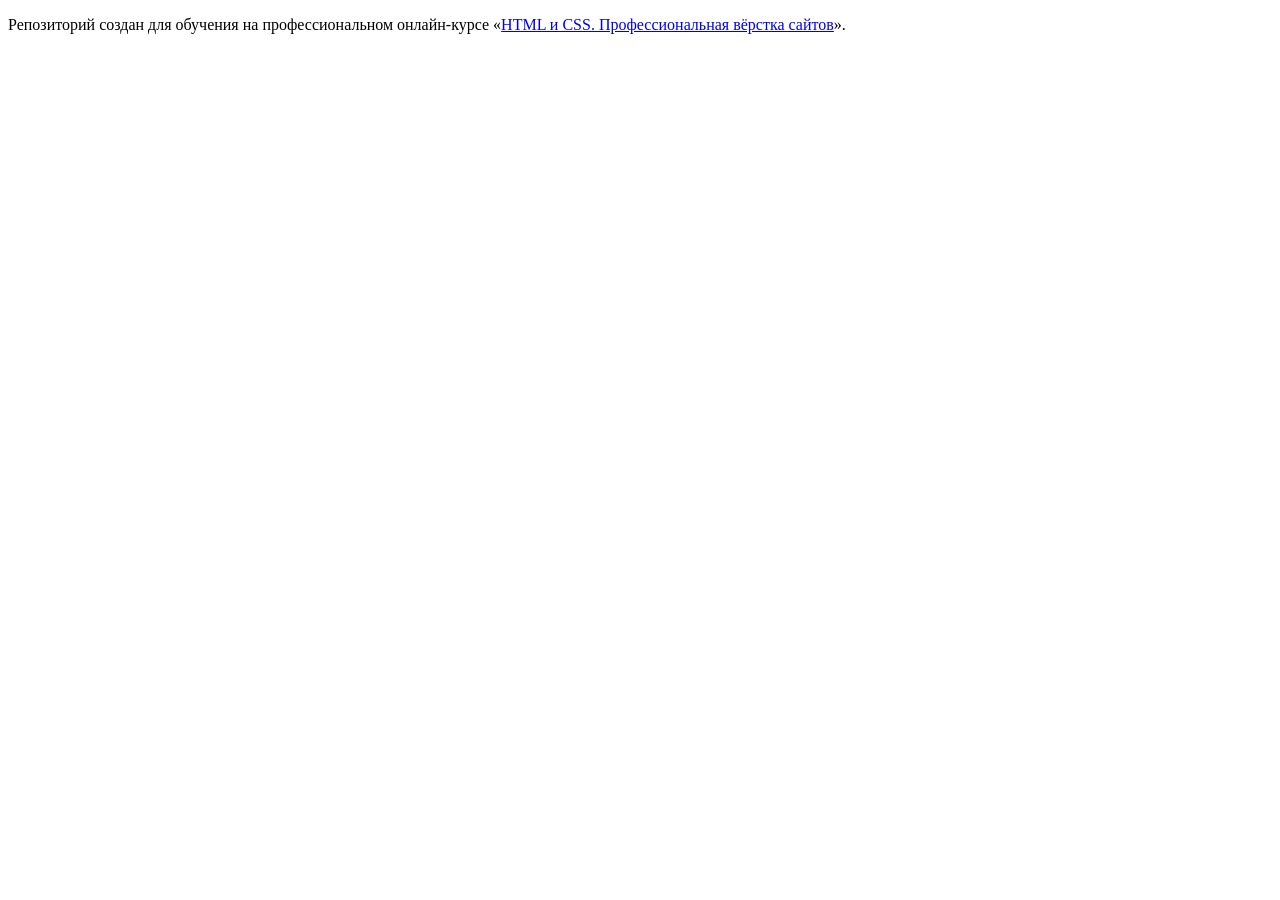
==== index.html @ 96ef3db1 "initial" ====
<!DOCTYPE html>
<html lang="ru">
  <head>
    <meta charset="utf-8">
    <title>HTML Academy: {{projectTitle}}</title>
  </head>
  <body>

    <p>Репозиторий создан для обучения на профессиональном онлайн‑курсе «<a href="https://htmlacademy.ru/intensive/htmlcss">HTML и CSS. Профессиональная вёрстка сайтов</a>».</p>

  </body>
</html>
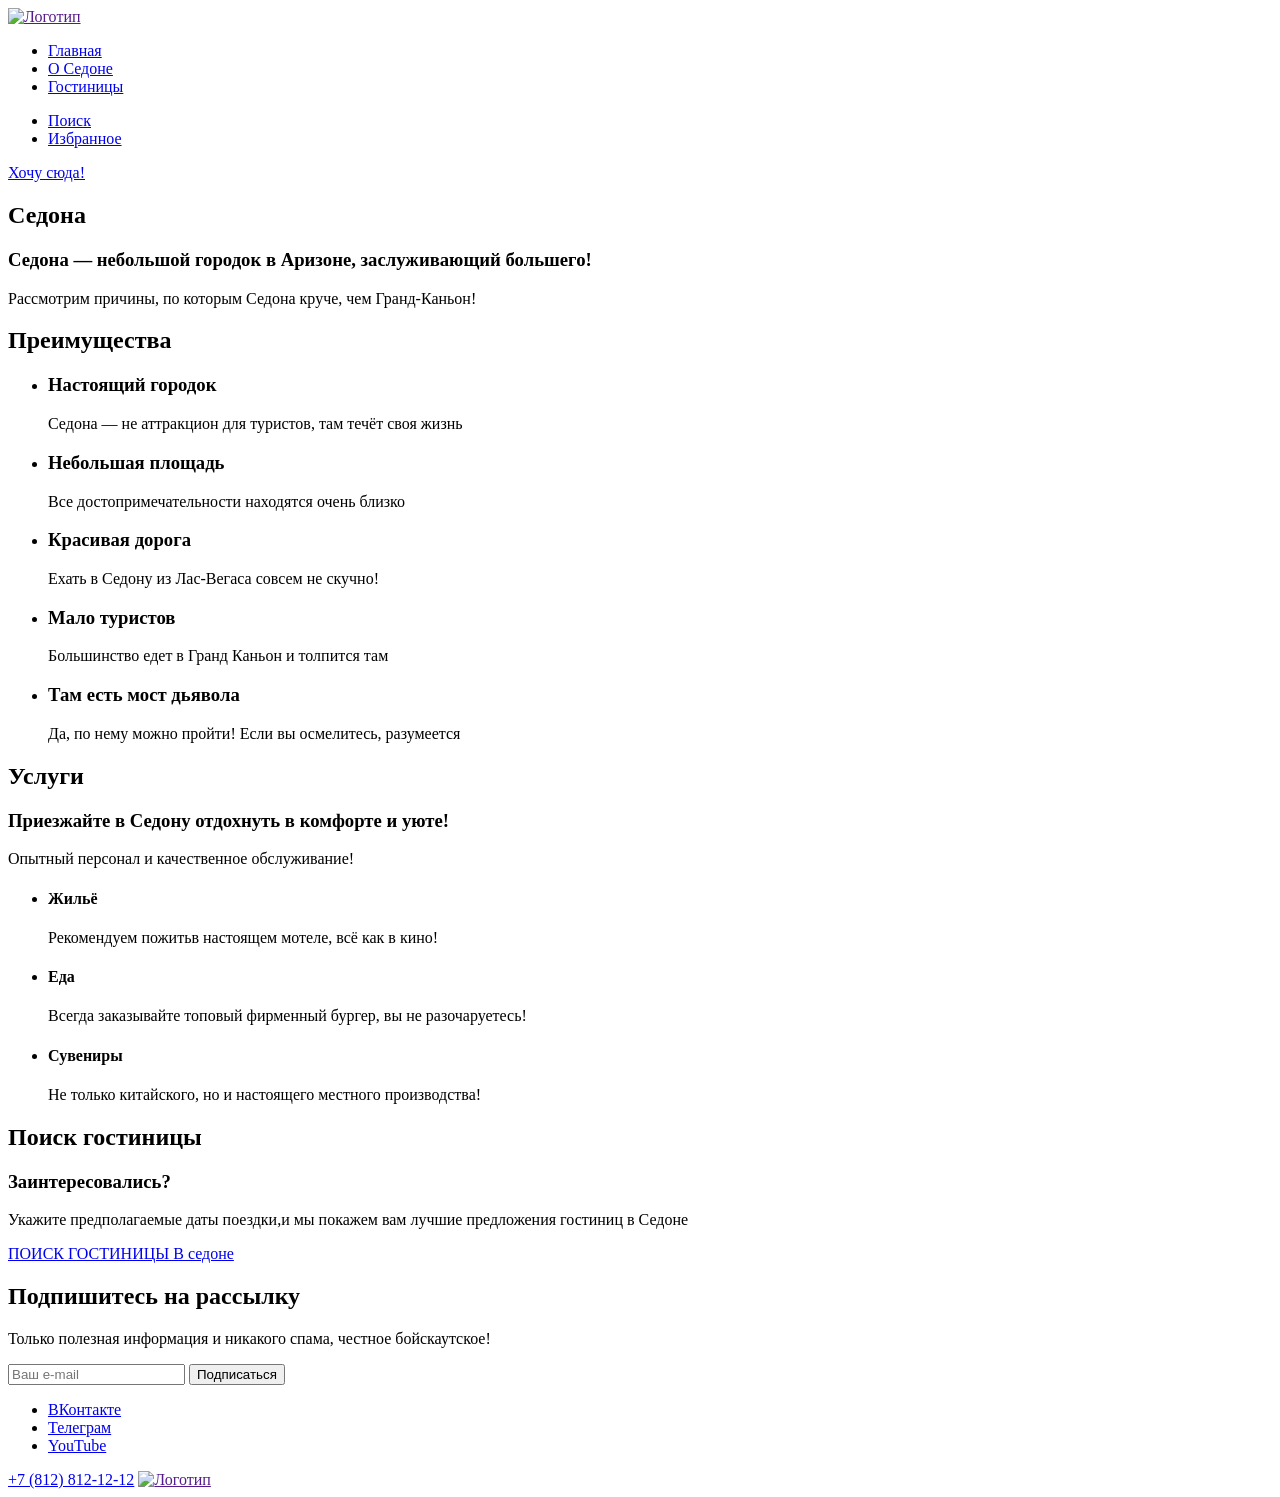
==== commit d20504d2: "pages added" ====
--- a/index.html
+++ b/index.html
@@ -2,11 +2,121 @@
 <html lang="ru">
   <head>
     <meta charset="utf-8">
-    <title>HTML Academy: {{projectTitle}}</title>
+    <title>Седона</title>
   </head>
   <body>
-
-    <p>Репозиторий создан для обучения на профессиональном онлайн‑курсе «<a href="https://htmlacademy.ru/intensive/htmlcss">HTML и CSS. Профессиональная вёрстка сайтов</a>».</p>
-
+    <header class="page-header">
+      <a href="">
+        <img class="logo" src="#" alt="Логотип">
+      </a>
+      <nav class="nav">
+        <ul class="nav-list">
+          <li class="nav-item"><a class="nav-link" href="#">Главная</a></li>
+          <li class="nav-item"><a class="nav-link" href="#">О Cедоне</a></li>
+          <li class="nav-item"><a class="nav-link" href="catalog.html">Гостиницы</a></li>
+        </ul>
+      </nav>
+      <ul class="nav-list">
+          <li class="nav-item">
+            <a class="nav-link" href="#">
+              <span class="visually-hidden">Поиск</span>
+            </a>
+          </li>
+          <li class="nav-item">
+            <a class="nav-link" href="#">
+              <span class="visually-hidden">Избранное</span>
+            </a>
+          </li>
+      </ul>
+      <a href="#" class="btn">Хочу сюда!</a>
+    </header>
+    <main>
+      <section class="hero">
+        <h1 class="visually-hidden">Седона</h1>
+        <h3>Седона — небольшой городок в Аризоне, заслуживающий большего!</h3>
+        <p>Рассмотрим причины, по которым Седона круче, чем Гранд-Каньон!</p>
+      </section>
+      <section class="advantages">
+        <h2 class="visually-hidden">Преимущества</h2>
+        <ul class="advantages-list">
+          <li class="advantages-item">
+            <h3 class="advantages-title">Настоящий городок</h3>
+            <p class="advantages-description">Седона — не аттракцион для туристов, там течёт своя жизнь</p>
+          </li>
+          <li class="advantages-item">
+            <h3 class="advantages-title">Небольшая площадь</h3>
+            <p class="advantages-description">Все достопримечательности находятся очень близко</p>
+          </li>
+          <li class="advantages-item">
+            <h3 class="advantages-title">Красивая дорога</h3>
+            <p class="advantages-description">Ехать в Седону из Лас-Вегаса совсем не скучно!</p>
+          </li>
+          <li class="advantages-item">
+            <h3 class="advantages-title">Мало туристов</h3>
+            <p class="advantages-description">Большинство едет в Гранд Каньон и толпится там</p>
+          </li>
+          <li class="advantages-item">
+            <h3 class="advantages-title">Там есть мост дьявола</h3>
+            <p class="advantages-description">Да, по нему можно пройти! Если вы осмелитесь, разумеется</p>
+          </li>
+        </ul>
+      </section>
+      <section class="services">
+        <h2 class="visually-hidden">Услуги</h2>
+        <h3 class="services-title">Приезжайте в Седону отдохнуть в комфорте и уюте!</h3>
+        <p>Опытный персонал и качественное обслуживание!</p>
+        <ul class="services-list">
+          <li class="services-item">
+            <h4 class="services-title">Жильё</h4>
+            <p class="services-descr">Рекомендуем пожитьв настоящем мотеле, всё как в кино!</p>
+          </li>
+          <li class="services-item">
+            <h4 class="services-title">Еда</h4>
+            <p class="services-descr">Всегда заказывайте топовый фирменный бургер, вы не разочаруетесь!</p>
+          </li>
+          <li class="services-item">
+            <h4 class="services-title">Сувениры</h4>
+            <p class="services-descr">Не только китайского, но и настоящего местного производства!</p>
+          </li>
+        </ul>
+      </section>
+      <section class="appointment">
+        <h2 class="visually-hidden">Поиск гостиницы</h2>
+        <h3 class="appointment-title">Заинтересовались?</h3>
+        <p>Укажите предполагаемые даты поездки,и мы покажем вам лучшие предложения гостиниц в Седоне</p>
+        <a href="#" class="btn">ПОИСК ГОСТИНИЦЫ В седоне</a>
+      </section>
+      <section class="subscription">
+        <h2>Подпишитесь на рассылку</h2>
+        <p>Только полезная информация и никакого спама, честное бойскаутское!</p>
+        <form class="subscription-form" action="https://echo.htmlacademy.ru/" method="post">
+          <input type="email" name="email" id="email" placeholder="Ваш e-mail">
+          <button type="submit">Подписаться</button>
+        </form>
+      </section>
+    </main>
+    <footer class="page-footer">
+      <ul class="footer-social-list">
+        <li class="footer-social-item">
+          <a class="button" href="#">
+            <span class="visually-hidden">ВКонтакте</span>
+          </a>
+        </li>
+        <li class="footer-social-item">
+          <a class="button" href="#">
+            <span class="visually-hidden">Телеграм</span>
+          </a>
+        </li>
+        <li class="footer-social-item">
+          <a class="button" href="#">
+            <span class="visually-hidden">YouTube</span>
+          </a>
+        </li>
+      </ul>
+      <a href="tel:+78128121212">+7 (812) 812-12-12</a>
+      <a href="">
+        <img class="logo" src="#" alt="Логотип">
+      </a>
+    </footer>
   </body>
 </html>
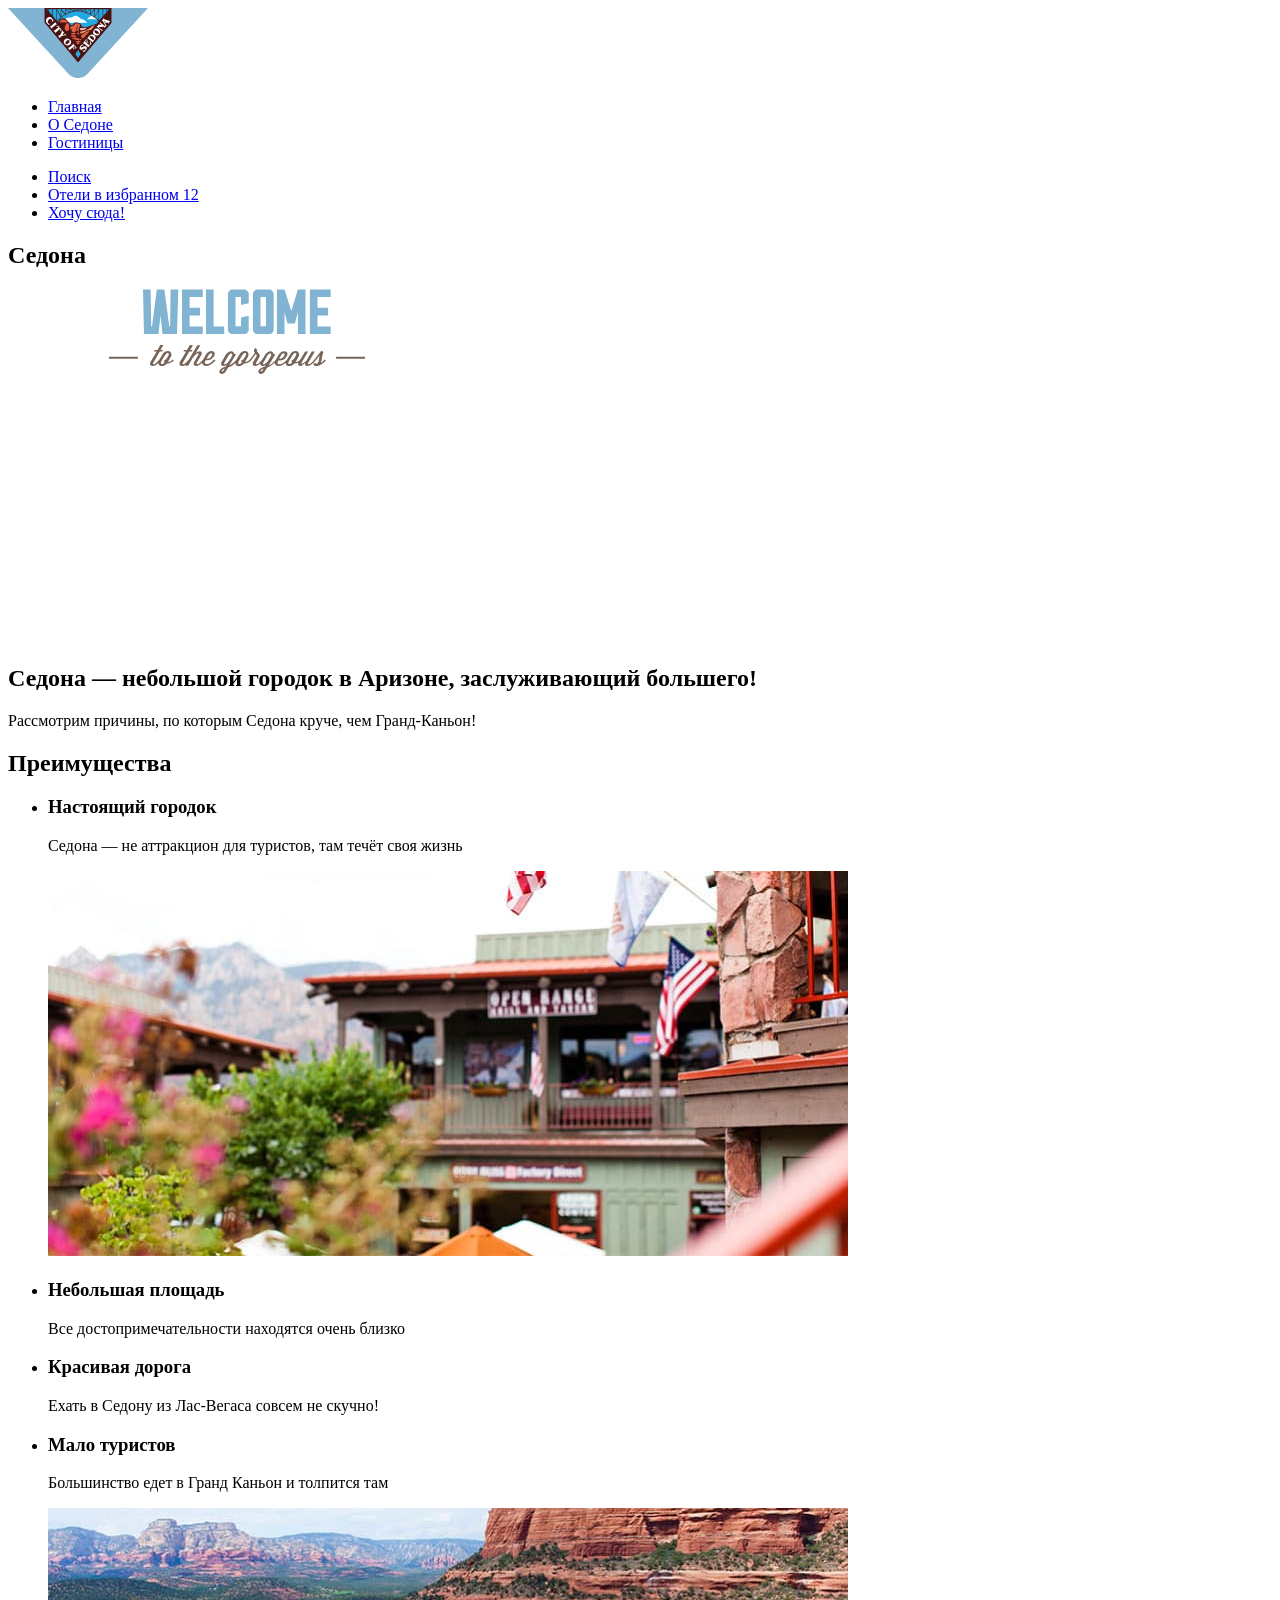
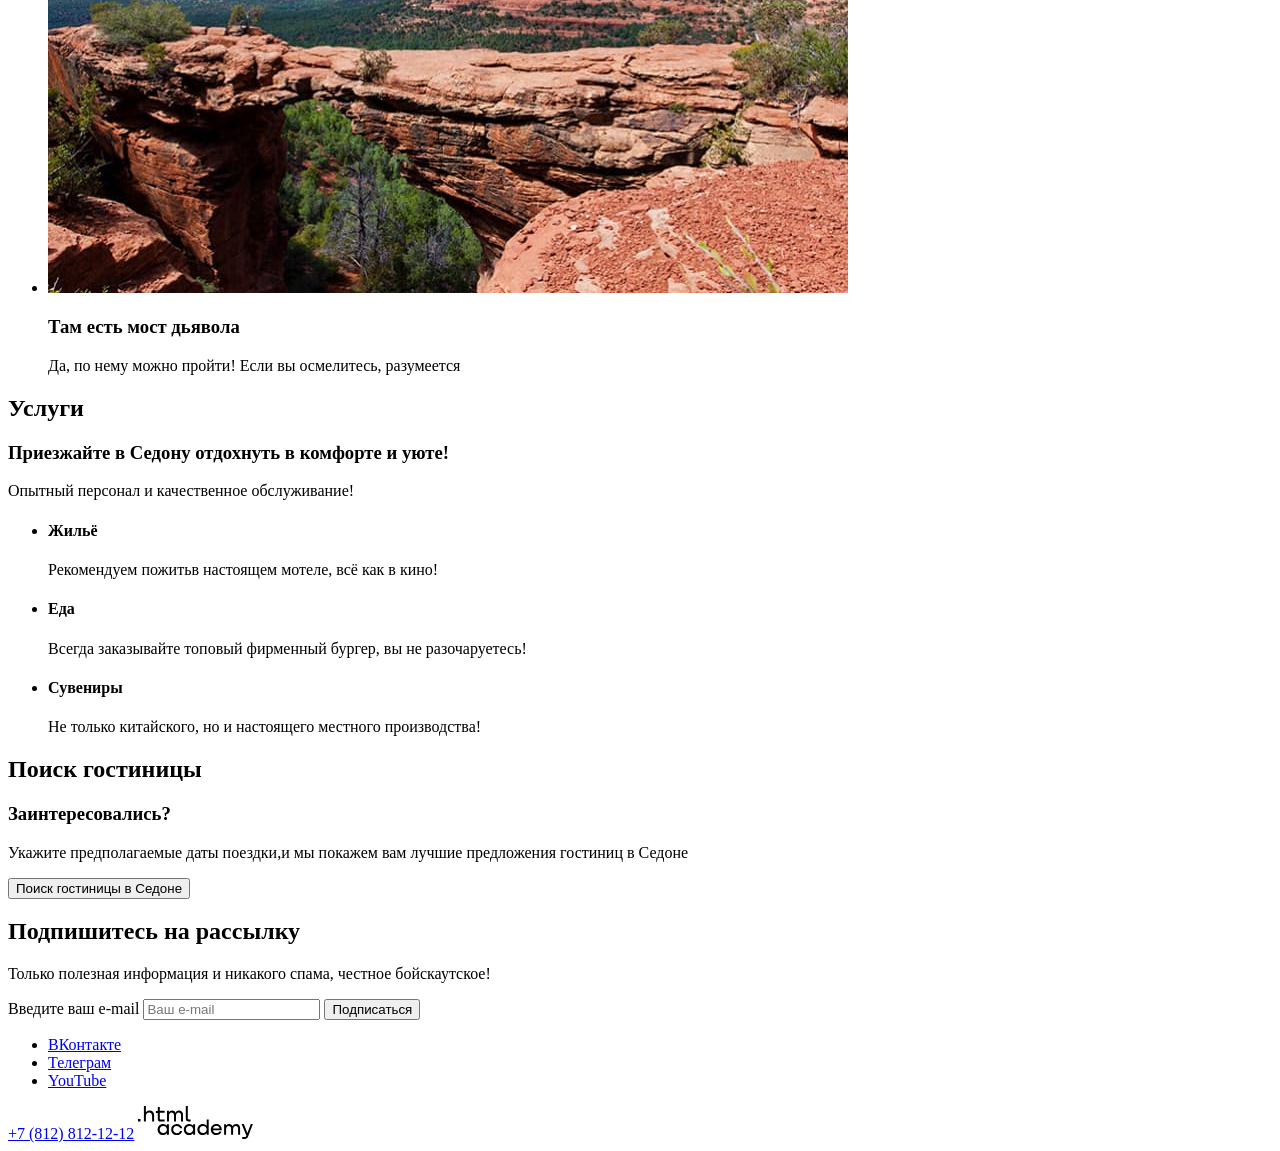
==== commit 7978d499: "pictures added" ====
--- a/index.html
+++ b/index.html
@@ -7,11 +7,11 @@
   <body>
     <header class="page-header">
       <a href="">
-        <img class="logo" src="#" alt="Логотип">
+        <img class="logo" src="images/logo.svg" alt="Логотип Седона">
       </a>
       <nav class="nav">
         <ul class="nav-list">
-          <li class="nav-item"><a class="nav-link" href="#">Главная</a></li>
+          <li class="nav-item"><a class="nav-link nav-link-current" href="index.html" aria-current="page">Главная</a></li>
           <li class="nav-item"><a class="nav-link" href="#">О Cедоне</a></li>
           <li class="nav-item"><a class="nav-link" href="catalog.html">Гостиницы</a></li>
         </ul>
@@ -24,16 +24,22 @@
           </li>
           <li class="nav-item">
             <a class="nav-link" href="#">
-              <span class="visually-hidden">Избранное</span>
+              <span class="visually-hidden">Отели в избранном</span>
+              <span class="count">12</span>
+            </a>
+          </li>
+          <li class="nav-item">
+            <a class="nav-link" href="#">
+              <a href="#" class="btn">Хочу сюда!</a>
             </a>
           </li>
       </ul>
-      <a href="#" class="btn">Хочу сюда!</a>
     </header>
     <main>
       <section class="hero">
         <h1 class="visually-hidden">Седона</h1>
-        <h3>Седона — небольшой городок в Аризоне, заслуживающий большего!</h3>
+        <img src="images/welcome-to-sedona.svg" alt="Because the grand canyon sucks!">
+        <h2>Седона — небольшой городок в Аризоне, заслуживающий большего!</h3>
         <p>Рассмотрим причины, по которым Седона круче, чем Гранд-Каньон!</p>
       </section>
       <section class="advantages">
@@ -42,6 +48,7 @@
           <li class="advantages-item">
             <h3 class="advantages-title">Настоящий городок</h3>
             <p class="advantages-description">Седона — не аттракцион для туристов, там течёт своя жизнь</p>
+            <img src="images/advantages-1.jpg" alt="Настрощий городок">
           </li>
           <li class="advantages-item">
             <h3 class="advantages-title">Небольшая площадь</h3>
@@ -56,6 +63,7 @@
             <p class="advantages-description">Большинство едет в Гранд Каньон и толпится там</p>
           </li>
           <li class="advantages-item">
+            <img src="images/advantages-2.jpg" alt="Мост дьявола">
             <h3 class="advantages-title">Там есть мост дьявола</h3>
             <p class="advantages-description">Да, по нему можно пройти! Если вы осмелитесь, разумеется</p>
           </li>
@@ -84,30 +92,31 @@
         <h2 class="visually-hidden">Поиск гостиницы</h2>
         <h3 class="appointment-title">Заинтересовались?</h3>
         <p>Укажите предполагаемые даты поездки,и мы покажем вам лучшие предложения гостиниц в Седоне</p>
-        <a href="#" class="btn">ПОИСК ГОСТИНИЦЫ В седоне</a>
+        <button href="#" class="btn" type="button">Поиск гостиницы в Седоне</button>
       </section>
       <section class="subscription">
         <h2>Подпишитесь на рассылку</h2>
         <p>Только полезная информация и никакого спама, честное бойскаутское!</p>
         <form class="subscription-form" action="https://echo.htmlacademy.ru/" method="post">
-          <input type="email" name="email" id="email" placeholder="Ваш e-mail">
+          <label for="email" class="visually-hidden">Введите ваш e-mail</label>
+          <input type="email" name="email" id="email" placeholder="Ваш e-mail" required>
           <button type="submit">Подписаться</button>
         </form>
       </section>
     </main>
     <footer class="page-footer">
-      <ul class="footer-social-list">
-        <li class="footer-social-item">
+      <ul class="social-list">
+        <li class="social-item">
           <a class="button" href="#">
             <span class="visually-hidden">ВКонтакте</span>
           </a>
         </li>
-        <li class="footer-social-item">
+        <li class="social-item">
           <a class="button" href="#">
             <span class="visually-hidden">Телеграм</span>
           </a>
         </li>
-        <li class="footer-social-item">
+        <li class="social-item">
           <a class="button" href="#">
             <span class="visually-hidden">YouTube</span>
           </a>
@@ -115,7 +124,7 @@
       </ul>
       <a href="tel:+78128121212">+7 (812) 812-12-12</a>
       <a href="">
-        <img class="logo" src="#" alt="Логотип">
+        <img class="logo" src="images/logo-htmlacademy.svg" alt="Логотип HTMLAcademy">
       </a>
     </footer>
   </body>
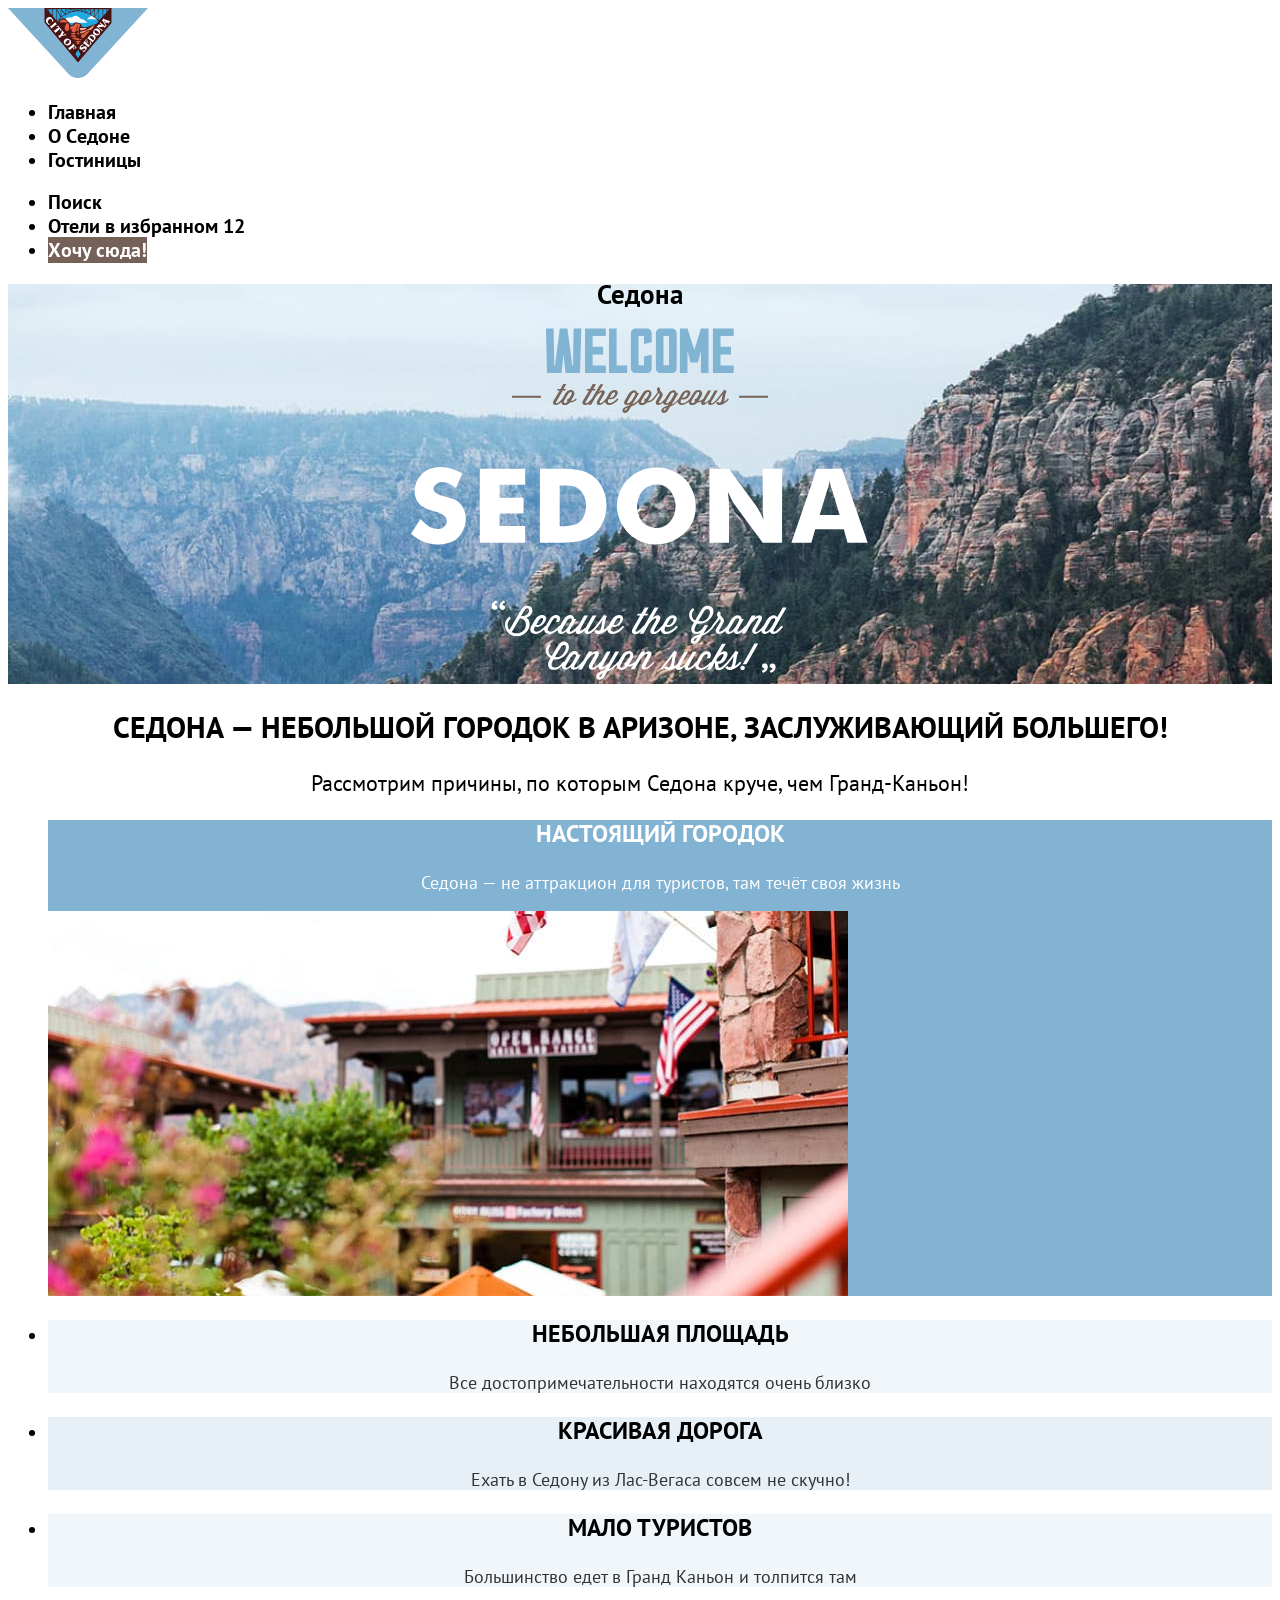
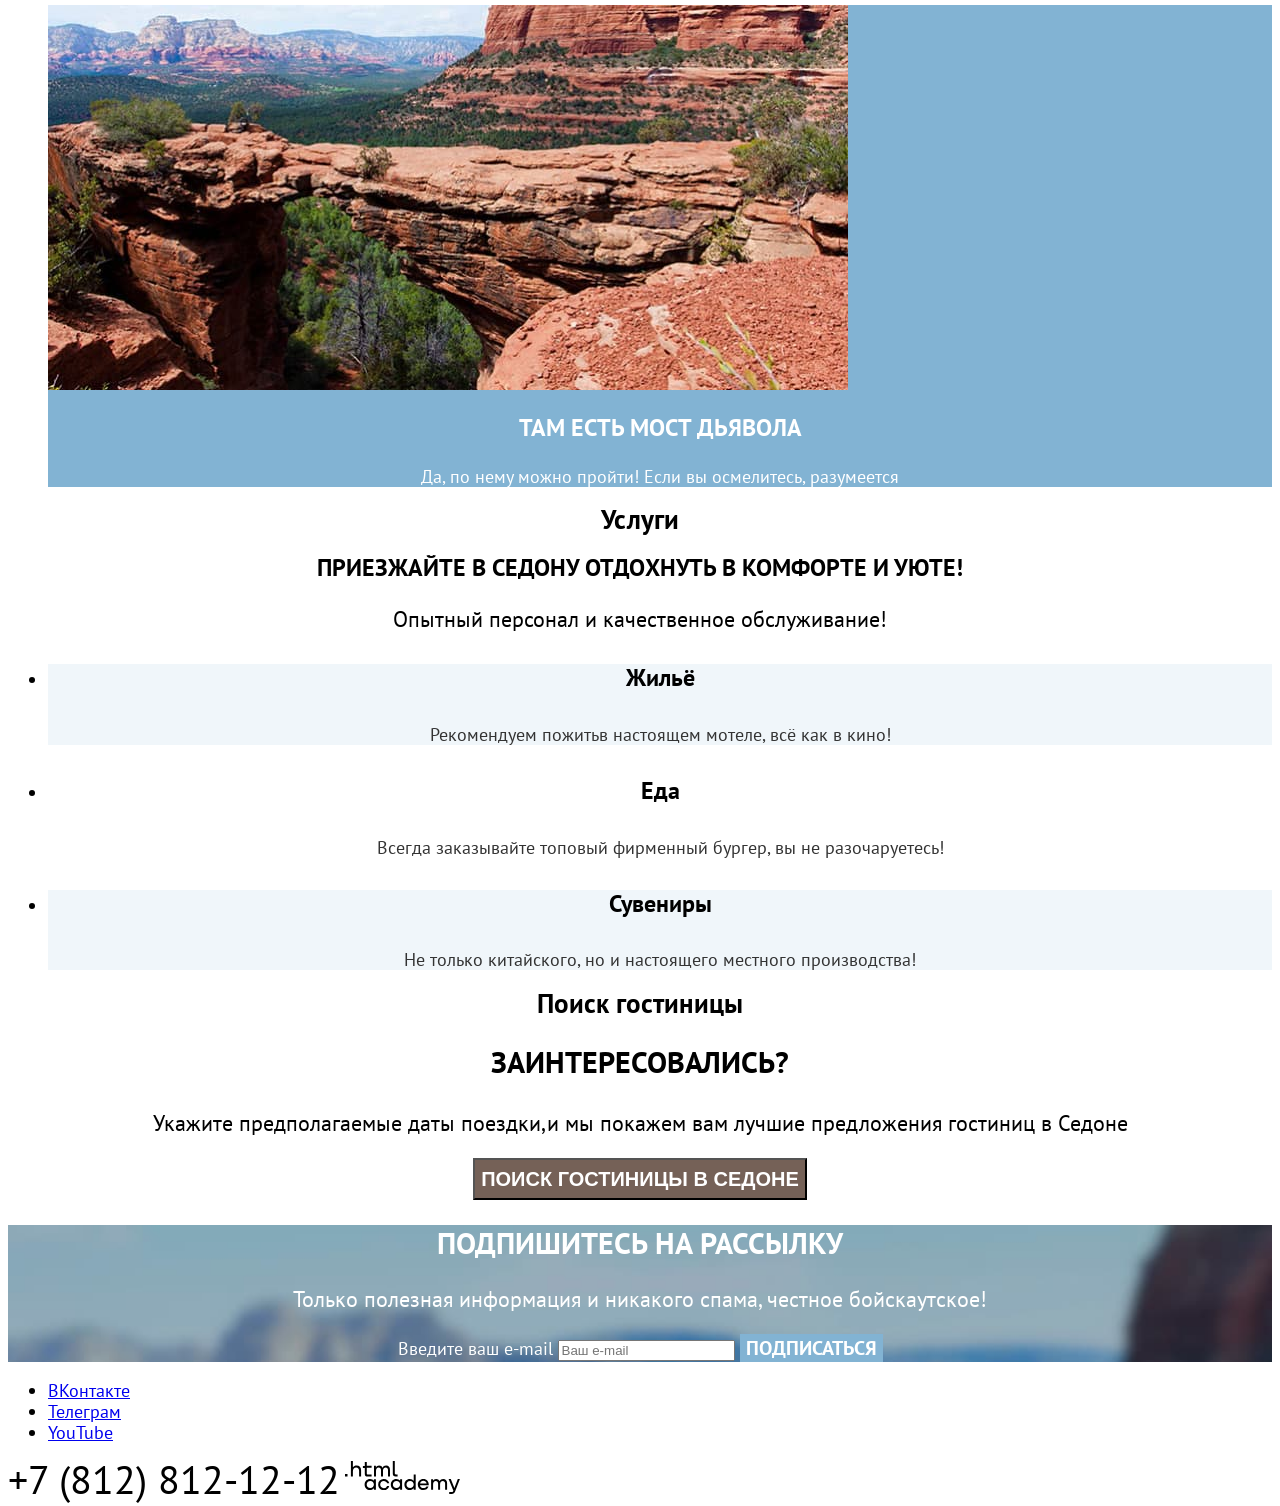
==== commit e81e73dd: "font added" ====
--- a/index.html
+++ b/index.html
@@ -3,11 +3,12 @@
   <head>
     <meta charset="utf-8">
     <title>Седона</title>
+    <link rel="stylesheet" href="styles/styles.css">
   </head>
   <body>
     <header class="page-header">
       <a href="">
-        <img class="logo" src="images/logo.svg" alt="Логотип Седона">
+        <img class="logo" src="images/logo.svg" alt="Логотип Седона" width="140" height="70">
       </a>
       <nav class="nav">
         <ul class="nav-list">
@@ -29,9 +30,7 @@
             </a>
           </li>
           <li class="nav-item">
-            <a class="nav-link" href="#">
-              <a href="#" class="btn">Хочу сюда!</a>
-            </a>
+            <a href="#" class="btn">Хочу сюда!</a>
           </li>
       </ul>
     </header>
@@ -39,16 +38,15 @@
       <section class="hero">
         <h1 class="visually-hidden">Седона</h1>
         <img src="images/welcome-to-sedona.svg" alt="Because the grand canyon sucks!">
-        <h2>Седона — небольшой городок в Аризоне, заслуживающий большего!</h3>
-        <p>Рассмотрим причины, по которым Седона круче, чем Гранд-Каньон!</p>
       </section>
       <section class="advantages">
-        <h2 class="visually-hidden">Преимущества</h2>
+        <h2 class="section-title">Седона — небольшой городок в Аризоне, заслуживающий большего!</h2>
+        <p class="section-intro advantages-intro">Рассмотрим причины, по которым Седона круче, чем Гранд-Каньон!</p>
         <ul class="advantages-list">
           <li class="advantages-item">
             <h3 class="advantages-title">Настоящий городок</h3>
             <p class="advantages-description">Седона — не аттракцион для туристов, там течёт своя жизнь</p>
-            <img src="images/advantages-1.jpg" alt="Настрощий городок">
+            <img src="images/advantages-1.jpg" alt="Настрощий городок" width="800" height="385">
           </li>
           <li class="advantages-item">
             <h3 class="advantages-title">Небольшая площадь</h3>
@@ -63,7 +61,7 @@
             <p class="advantages-description">Большинство едет в Гранд Каньон и толпится там</p>
           </li>
           <li class="advantages-item">
-            <img src="images/advantages-2.jpg" alt="Мост дьявола">
+            <img src="images/advantages-2.jpg" alt="Мост дьявола" width="800" height="385">
             <h3 class="advantages-title">Там есть мост дьявола</h3>
             <p class="advantages-description">Да, по нему можно пройти! Если вы осмелитесь, разумеется</p>
           </li>
@@ -71,8 +69,8 @@
       </section>
       <section class="services">
         <h2 class="visually-hidden">Услуги</h2>
-        <h3 class="services-title">Приезжайте в Седону отдохнуть в комфорте и уюте!</h3>
-        <p>Опытный персонал и качественное обслуживание!</p>
+        <h3 class="section-title services-title">Приезжайте в Седону отдохнуть в комфорте и уюте!</h3>
+        <p class="section-intro">Опытный персонал и качественное обслуживание!</p>
         <ul class="services-list">
           <li class="services-item">
             <h4 class="services-title">Жильё</h4>
@@ -90,13 +88,13 @@
       </section>
       <section class="appointment">
         <h2 class="visually-hidden">Поиск гостиницы</h2>
-        <h3 class="appointment-title">Заинтересовались?</h3>
-        <p>Укажите предполагаемые даты поездки,и мы покажем вам лучшие предложения гостиниц в Седоне</p>
+        <h3 class="section-title appointment-title">Заинтересовались?</h3>
+        <p class="section-intro">Укажите предполагаемые даты поездки,и мы покажем вам лучшие предложения гостиниц в Седоне</p>
         <button href="#" class="btn" type="button">Поиск гостиницы в Седоне</button>
       </section>
       <section class="subscription">
-        <h2>Подпишитесь на рассылку</h2>
-        <p>Только полезная информация и никакого спама, честное бойскаутское!</p>
+        <h2 class="section-title">Подпишитесь на рассылку</h2>
+        <p class="section-intro">Только полезная информация и никакого спама, честное бойскаутское!</p>
         <form class="subscription-form" action="https://echo.htmlacademy.ru/" method="post">
           <label for="email" class="visually-hidden">Введите ваш e-mail</label>
           <input type="email" name="email" id="email" placeholder="Ваш e-mail" required>
@@ -124,7 +122,7 @@
       </ul>
       <a href="tel:+78128121212">+7 (812) 812-12-12</a>
       <a href="">
-        <img class="logo" src="images/logo-htmlacademy.svg" alt="Логотип HTMLAcademy">
+        <img class="logo" src="images/logo-htmlacademy.svg" alt="Логотип HTMLAcademy" width="115" height="33">
       </a>
     </footer>
   </body>
--- a/styles/styles.css
+++ b/styles/styles.css
@@ -0,0 +1,290 @@
+@font-face {
+  font-family: "PT Sans";
+  font-style: normal;
+  font-weight: 400;
+  src: url("../fonts/PTSansRegular.woff2") format("woff2");
+  font-display: swap;
+}
+@font-face {
+  font-family: "PT Sans";
+  font-style: normal;
+  font-weight: 700;
+  src: url("../fonts/PTSansBold.woff2") format("woff2");
+  font-display: swap;
+}
+
+body {
+  font-family: "PT Sans", sans-serif;
+  font-size: 18px;
+  line-height: 21px;
+  background-color: #ffffff;
+}
+
+.page-header {
+  color: #000000;
+}
+
+.nav-link {
+  color: inherit;
+  text-decoration: none;
+  font-weight: 700;
+  font-size: 20px;
+  line-height: 24px;
+}
+
+.nav-item .btn {
+  background-color: #756157;
+  color: #ffffff;
+  text-decoration: none;
+  font-weight: 700;
+  font-size: 20px;
+  line-height: 24px;
+}
+
+.hero {
+  background-image: url('../images/index-background.jpg');
+  background-repeat: no-repeat;
+  background-size: cover;
+  text-align: center;
+  background-color: #82B3D3;
+}
+
+.section-title {
+  font-size: 30px;
+  line-height: 36px;
+  font-weight: 700;
+  text-transform: uppercase;
+}
+
+.section-intro {
+  font-size: 22px;
+  line-height: 26px;
+}
+
+.advantages {
+  text-align: center;
+}
+
+.advantages-item {
+  background-color: rgba(131,179,211, 12%)
+}
+.advantages-item:first-child, .advantages-item:last-child {
+  background-color: #82B3D3;
+  color: #ffffff;
+}
+.advantages-item:nth-child(3n) {
+  background-color: rgba(131,179,211, 20%)
+}
+.advantages-item:first-child .advantages-title,
+.advantages-item:first-child .advantages-description,
+.advantages-item:last-child .advantages-description,
+.advantages-item:last-child .advantages-title {
+  color: inherit;
+}
+
+.advantages-item img {
+  display: block;
+}
+
+.advantages-title {
+  font-size: 24px;
+  line-height: 28px;
+  font-weight: 700;
+  text-transform: uppercase;
+  color: #000000;
+}
+
+.advantages-description {
+  font-size: 18px;
+  line-height: 21px;
+  color: #333333;
+}
+
+.services {
+  text-align: center;
+}
+
+.services-item {
+  text-align: center;
+}
+
+.services-item:first-child,
+.services-item:last-child {
+  background-color: rgba(131, 179, 211, .12);
+}
+
+.services-title {
+  font-size: 24px;
+  line-height: 28px;
+  color: #000000;
+}
+
+.services-descr {
+  font-size: 18px;
+  line-height: 21px;
+  color: #333333;
+}
+
+.appointment {
+  text-align: center;
+}
+
+.appointment .btn {
+  font-size: 20px;
+  line-height: 36px;
+  font-weight: 700;
+  text-transform: uppercase;
+  color: #ffffff;
+  background-color: #756157;
+}
+
+.subscription {
+  background-image: url('../images/subscribe-background.jpg');
+  background-color: #82B3D3;
+  background-size: cover;
+  background-repeat: no-repeat;
+  color: #ffffff;
+  text-align: center;
+}
+
+.subscription button {
+  background-color: #82B3D3;
+  font-size: 20px;
+  color: #ffffff;
+  font-family: inherit;
+  text-transform: uppercase;
+  border: none;
+  font-weight: 700;
+}
+
+footer a[href^="tel"] {
+  font-size: 40px;
+  color: #000000;
+  text-decoration: none;
+}
+
+.filter {
+  color: #ffffff;
+  background-color: #82B3D3;
+  background-image: url('../images/catalog-background.jpg');
+  background-size: cover;
+  background-repeat: no-repeat;
+}
+
+.inner-header-title {
+  font-size: 60px;
+  line-height: 78px;
+  font-weight: 700;
+}
+
+.breadcrumbs {
+  font-size: 16px;
+}
+
+select-control {
+  font-family: inherit;
+}
+
+.hotels-filter-group {
+  border: none;
+}
+
+.hotels-filter-group button{
+  font-family: inherit;
+  font-size: 16px;
+  line-height: 20px;
+  font-weight: 700;
+  border: none;
+  color: #ffffff;
+  text-transform: uppercase;
+}
+
+.hotels-filter-group button[type="submit"] {
+  background-color: transparent;
+}
+
+.hotels-filter-group button[type="reset"] {
+  background-color: #82B3D3;
+}
+
+.hotels-filter-title {
+  font-size: 20px;
+  line-height: 24px;
+  font-weight: 700;
+}
+
+.sorting-type option {
+  font-size: 18px;
+  line-height: 21px;
+  color: #333333;
+}
+
+.product-card-link {
+  text-decoration: none;
+  color: #000000;
+}
+
+.product-card-title {
+  font-size: 24px;
+  line-height: 28px;
+  font-weight: 700;
+}
+
+.product-card-name {
+  color: #333333;
+}
+.product-card-price {
+  color: #333333;
+  font-weight: 400;
+}
+
+.product-card-button {
+  font-family: inherit;
+  font-size: 16px;
+  font-weight: 700;
+  line-height: 20px;
+  color: #ffffff;
+  text-transform: uppercase;
+  text-decoration: none;
+  border: none;
+}
+
+.product-card-button.more {
+  background-color: #756157;
+}
+.product-card-button.to-fav {
+  background-color: #82B3D3;
+}
+.product-card-button.fav {
+  background-color: #7DB54F;
+}
+.poduct-card-rating {
+  font-size: 16px;
+  line-height: 20px;
+  text-transform: uppercase;
+  color: #333333;
+  background-color: #F2F2F2;
+}
+
+.pagination-link {
+  font-size: 20px;
+  line-height: 36px;
+  font-weight: 700;
+  color: #ffffff;
+  background-color: #82B3D3;
+  text-decoration: none;
+}
+
+.pagination-current {
+  color: #000000;
+  background-color: #F2F2F2;
+}
+
+.newsletter button {
+  background-color: #82B3D3;
+  font-size: 20px;
+  color: #ffffff;
+  text-transform: uppercase;
+  border: none;
+  font-weight: 700;
+}
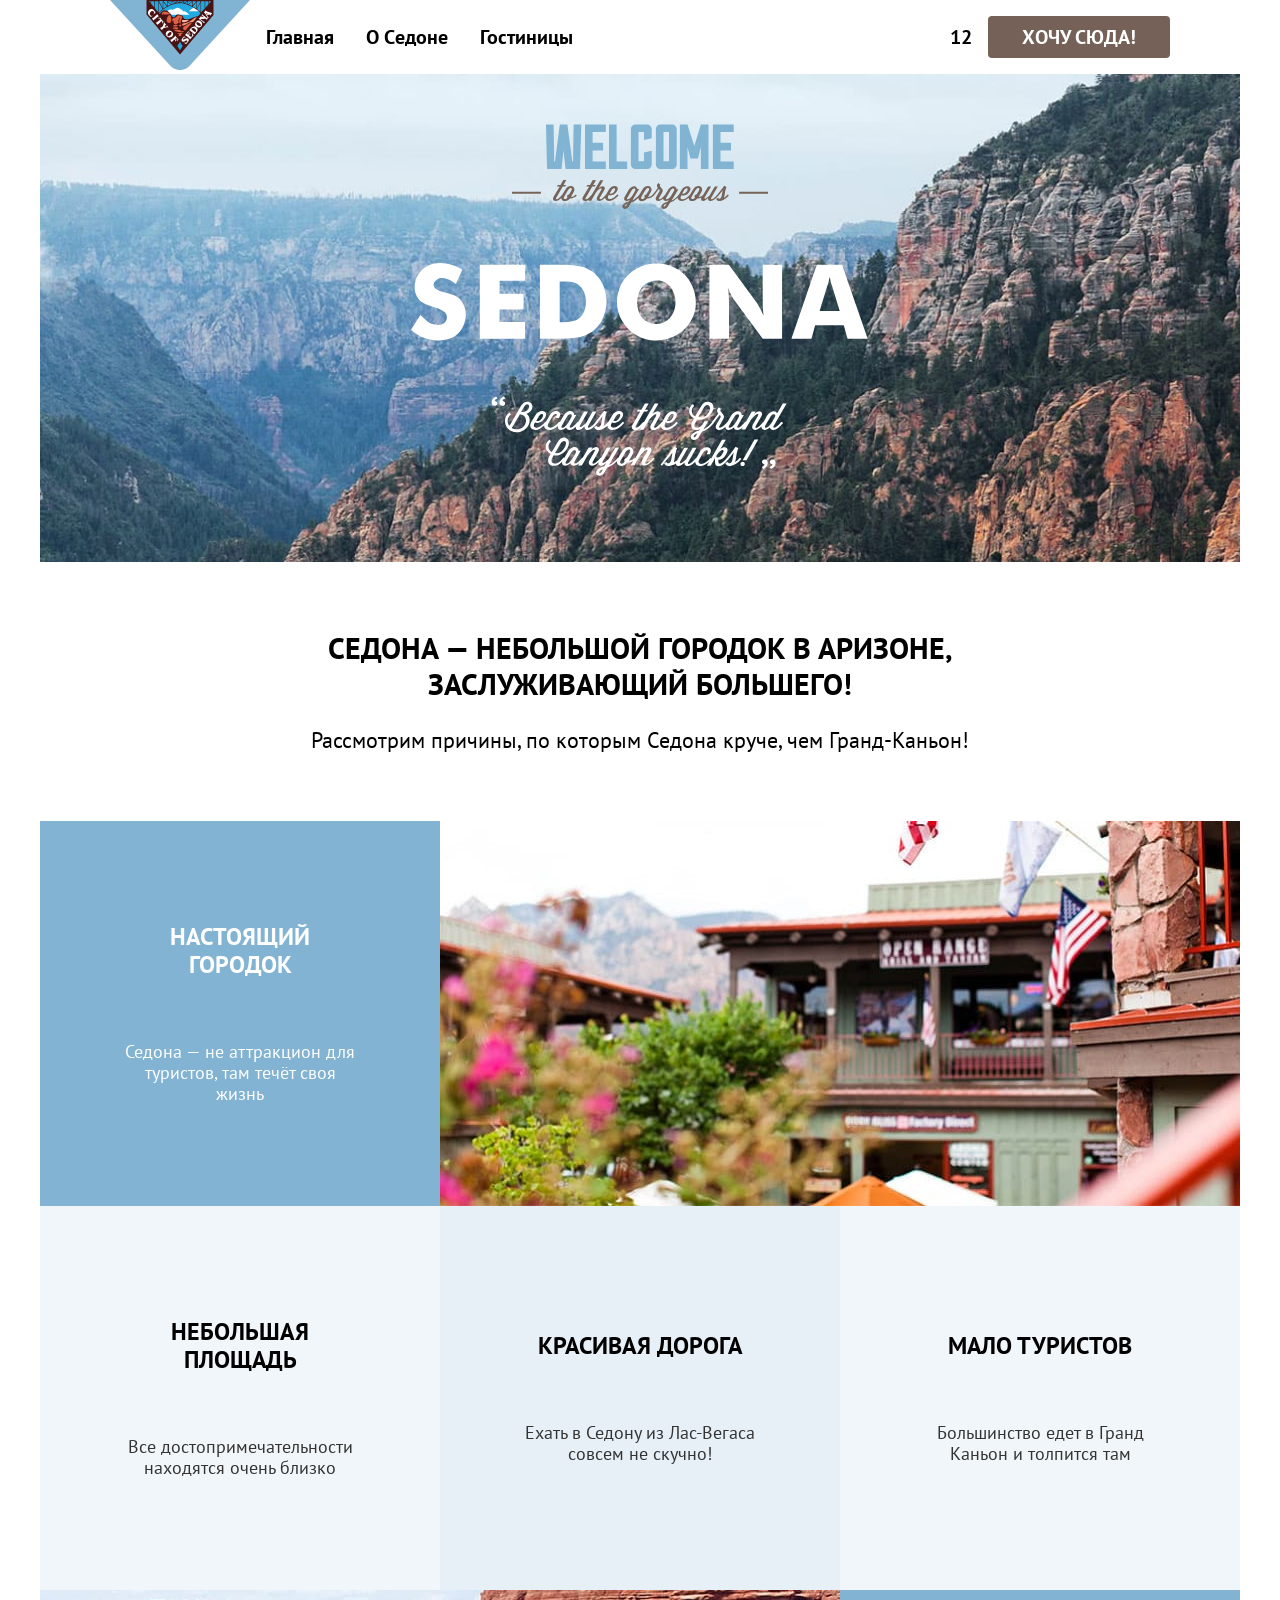
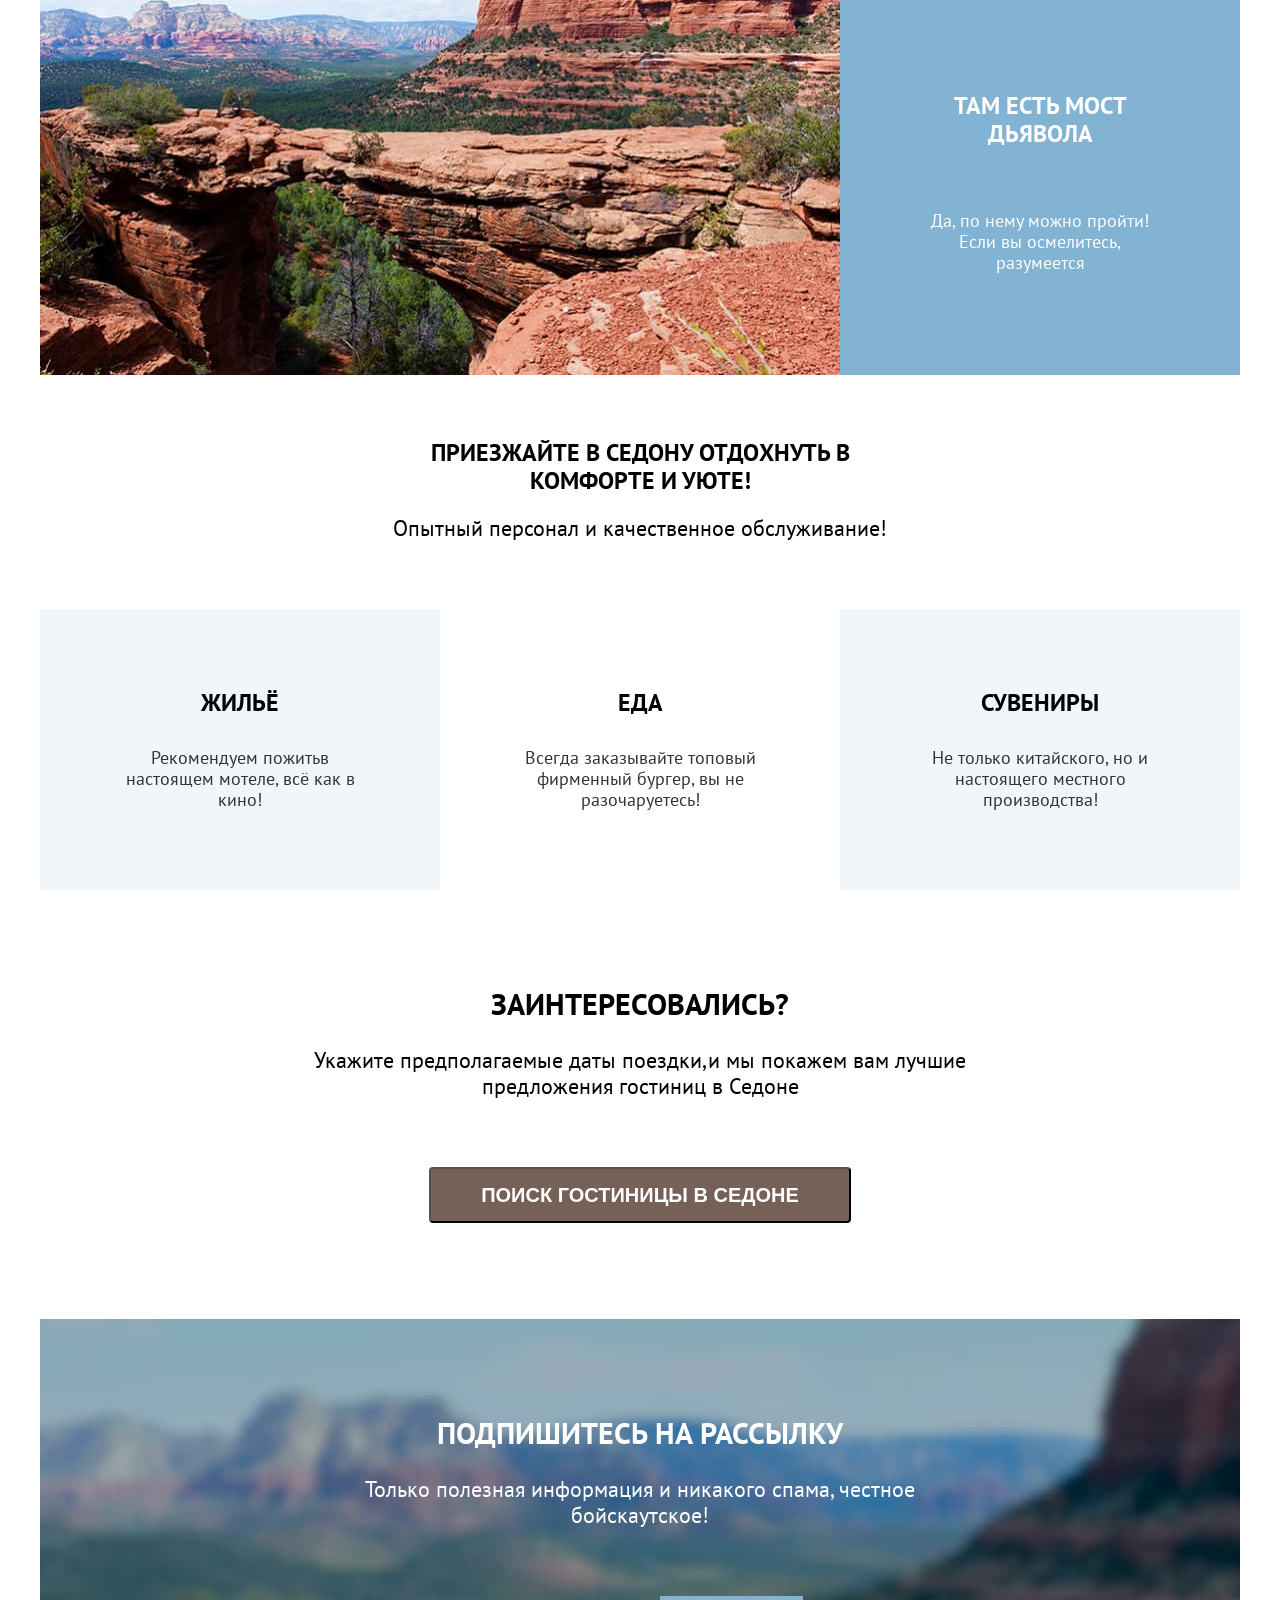
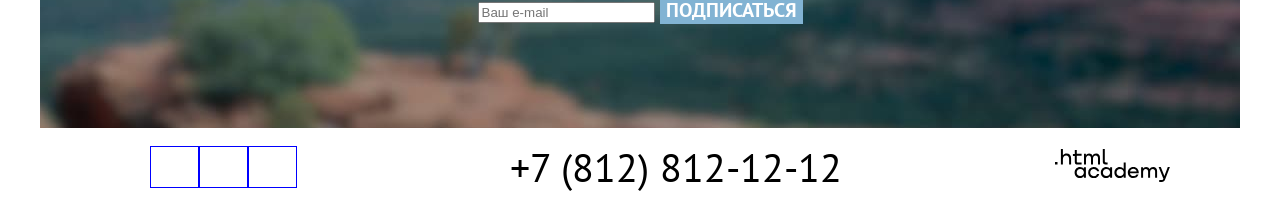
==== commit d18db0ad: "flex added" ====
--- a/index.html
+++ b/index.html
@@ -6,124 +6,136 @@
     <link rel="stylesheet" href="styles/styles.css">
   </head>
   <body>
-    <header class="page-header">
-      <a href="">
-        <img class="logo" src="images/logo.svg" alt="Логотип Седона" width="140" height="70">
-      </a>
-      <nav class="nav">
+    <div class="page-container">
+      <header class="page-header">
+        <a href="">
+          <img class="logo" src="images/logo.svg" alt="Логотип Седона" width="140" height="70">
+        </a>
+        <nav class="nav">
+          <ul class="nav-list">
+            <li class="nav-item"><a class="nav-link nav-link-current" href="index.html" aria-current="page">Главная</a></li>
+            <li class="nav-item"><a class="nav-link" href="#">О Cедоне</a></li>
+            <li class="nav-item"><a class="nav-link" href="catalog.html">Гостиницы</a></li>
+          </ul>
+        </nav>
         <ul class="nav-list">
-          <li class="nav-item"><a class="nav-link nav-link-current" href="index.html" aria-current="page">Главная</a></li>
-          <li class="nav-item"><a class="nav-link" href="#">О Cедоне</a></li>
-          <li class="nav-item"><a class="nav-link" href="catalog.html">Гостиницы</a></li>
+            <li class="nav-item">
+              <a class="nav-link" href="#">
+                <span class="visually-hidden">Поиск</span>
+              </a>
+            </li>
+            <li class="nav-item">
+              <a class="nav-link" href="#">
+                <span class="visually-hidden">Отели в избранном</span>
+                <span class="count">12</span>
+              </a>
+            </li>
+            <li class="nav-item">
+              <a href="#" class="btn">Хочу сюда!</a>
+            </li>
         </ul>
-      </nav>
-      <ul class="nav-list">
-          <li class="nav-item">
-            <a class="nav-link" href="#">
-              <span class="visually-hidden">Поиск</span>
+      </header>
+      <main class="main-container">
+        <section class="hero">
+          <h1 class="visually-hidden">Седона</h1>
+          <img src="images/welcome-to-sedona.svg" alt="Because the grand canyon sucks!">
+        </section>
+        <section class="advantages">
+          <h2 class="section-title">Седона — небольшой городок в Аризоне, заслуживающий большего!</h2>
+          <p class="section-intro advantages-intro">Рассмотрим причины, по которым Седона круче, чем Гранд-Каньон!</p>
+          <ul class="advantages-list">
+            <li class="advantages-item">
+              <div class="advantages-item-text">
+                <h3 class="advantages-title">Настоящий городок</h3>
+                <p class="advantages-description">Седона — не аттракцион для туристов, там течёт своя жизнь</p>
+              </div>
+              <img src="images/advantages-1.jpg" alt="Настрощий городок" width="800" height="385">
+            </li>
+            <li class="advantages-item">
+              <div class="advantages-item-text">
+                <h3 class="advantages-title">Небольшая площадь</h3>
+                <p class="advantages-description">Все достопримечательности находятся очень близко</p>
+              </div>
+            </li>
+            <li class="advantages-item">
+               <div class="advantages-item-text">
+                 <h3 class="advantages-title">Красивая дорога</h3>
+                 <p class="advantages-description">Ехать в Седону из Лас-Вегаса совсем не скучно!</p>
+               </div>
+            </li>
+            <li class="advantages-item">
+              <div class="advantages-item-text">
+                <h3 class="advantages-title">Мало туристов</h3>
+                <p class="advantages-description">Большинство едет в Гранд Каньон и толпится там</p>
+              </div>
+            </li>
+            <li class="advantages-item">
+              <img src="images/advantages-2.jpg" alt="Мост дьявола" width="800" height="385">
+              <div class="advantages-item-text">
+                <h3 class="advantages-title">Там есть мост дьявола</h3>
+                <p class="advantages-description">Да, по нему можно пройти! Если вы осмелитесь, разумеется</p>
+              </div>
+            </li>
+          </ul>
+        </section>
+        <section class="services">
+          <h2 class="visually-hidden">Услуги</h2>
+          <h3 class="section-title services-title">Приезжайте в Седону отдохнуть в комфорте и уюте!</h3>
+          <p class="section-intro">Опытный персонал и качественное обслуживание!</p>
+          <ul class="services-list">
+            <li class="services-item">
+              <h4 class="services-title">Жильё</h4>
+              <p class="services-descr">Рекомендуем пожитьв настоящем мотеле, всё как в кино!</p>
+            </li>
+            <li class="services-item">
+              <h4 class="services-title">Еда</h4>
+              <p class="services-descr">Всегда заказывайте топовый фирменный бургер, вы не разочаруетесь!</p>
+            </li>
+            <li class="services-item">
+              <h4 class="services-title">Сувениры</h4>
+              <p class="services-descr">Не только китайского, но и настоящего местного производства!</p>
+            </li>
+          </ul>
+        </section>
+        <section class="appointment">
+          <h2 class="visually-hidden">Поиск гостиницы</h2>
+          <h3 class="section-title appointment-title">Заинтересовались?</h3>
+          <p class="section-intro">Укажите предполагаемые даты поездки,и мы покажем вам лучшие предложения гостиниц в Седоне</p>
+          <button href="#" class="btn" type="button">Поиск гостиницы в Седоне</button>
+        </section>
+        <section class="subscription">
+          <h2 class="section-title">Подпишитесь на рассылку</h2>
+          <p class="section-intro">Только полезная информация и никакого спама, честное бойскаутское!</p>
+          <form class="subscription-form" action="https://echo.htmlacademy.ru/" method="post">
+            <label for="email" class="visually-hidden">Введите ваш e-mail</label>
+            <input type="email" name="email" id="email" placeholder="Ваш e-mail" required>
+            <button type="submit">Подписаться</button>
+          </form>
+        </section>
+      </main>
+      <footer class="page-footer">
+        <ul class="social-list">
+          <li class="social-item">
+            <a class="button" href="#">
+              <span class="visually-hidden">ВКонтакте</span>
             </a>
           </li>
-          <li class="nav-item">
-            <a class="nav-link" href="#">
-              <span class="visually-hidden">Отели в избранном</span>
-              <span class="count">12</span>
+          <li class="social-item">
+            <a class="button" href="#">
+              <span class="visually-hidden">Телеграм</span>
             </a>
           </li>
-          <li class="nav-item">
-            <a href="#" class="btn">Хочу сюда!</a>
-          </li>
-      </ul>
-    </header>
-    <main>
-      <section class="hero">
-        <h1 class="visually-hidden">Седона</h1>
-        <img src="images/welcome-to-sedona.svg" alt="Because the grand canyon sucks!">
-      </section>
-      <section class="advantages">
-        <h2 class="section-title">Седона — небольшой городок в Аризоне, заслуживающий большего!</h2>
-        <p class="section-intro advantages-intro">Рассмотрим причины, по которым Седона круче, чем Гранд-Каньон!</p>
-        <ul class="advantages-list">
-          <li class="advantages-item">
-            <h3 class="advantages-title">Настоящий городок</h3>
-            <p class="advantages-description">Седона — не аттракцион для туристов, там течёт своя жизнь</p>
-            <img src="images/advantages-1.jpg" alt="Настрощий городок" width="800" height="385">
-          </li>
-          <li class="advantages-item">
-            <h3 class="advantages-title">Небольшая площадь</h3>
-            <p class="advantages-description">Все достопримечательности находятся очень близко</p>
-          </li>
-          <li class="advantages-item">
-            <h3 class="advantages-title">Красивая дорога</h3>
-            <p class="advantages-description">Ехать в Седону из Лас-Вегаса совсем не скучно!</p>
-          </li>
-          <li class="advantages-item">
-            <h3 class="advantages-title">Мало туристов</h3>
-            <p class="advantages-description">Большинство едет в Гранд Каньон и толпится там</p>
-          </li>
-          <li class="advantages-item">
-            <img src="images/advantages-2.jpg" alt="Мост дьявола" width="800" height="385">
-            <h3 class="advantages-title">Там есть мост дьявола</h3>
-            <p class="advantages-description">Да, по нему можно пройти! Если вы осмелитесь, разумеется</p>
+          <li class="social-item">
+            <a class="button" href="#">
+              <span class="visually-hidden">YouTube</span>
+            </a>
           </li>
         </ul>
-      </section>
-      <section class="services">
-        <h2 class="visually-hidden">Услуги</h2>
-        <h3 class="section-title services-title">Приезжайте в Седону отдохнуть в комфорте и уюте!</h3>
-        <p class="section-intro">Опытный персонал и качественное обслуживание!</p>
-        <ul class="services-list">
-          <li class="services-item">
-            <h4 class="services-title">Жильё</h4>
-            <p class="services-descr">Рекомендуем пожитьв настоящем мотеле, всё как в кино!</p>
-          </li>
-          <li class="services-item">
-            <h4 class="services-title">Еда</h4>
-            <p class="services-descr">Всегда заказывайте топовый фирменный бургер, вы не разочаруетесь!</p>
-          </li>
-          <li class="services-item">
-            <h4 class="services-title">Сувениры</h4>
-            <p class="services-descr">Не только китайского, но и настоящего местного производства!</p>
-          </li>
-        </ul>
-      </section>
-      <section class="appointment">
-        <h2 class="visually-hidden">Поиск гостиницы</h2>
-        <h3 class="section-title appointment-title">Заинтересовались?</h3>
-        <p class="section-intro">Укажите предполагаемые даты поездки,и мы покажем вам лучшие предложения гостиниц в Седоне</p>
-        <button href="#" class="btn" type="button">Поиск гостиницы в Седоне</button>
-      </section>
-      <section class="subscription">
-        <h2 class="section-title">Подпишитесь на рассылку</h2>
-        <p class="section-intro">Только полезная информация и никакого спама, честное бойскаутское!</p>
-        <form class="subscription-form" action="https://echo.htmlacademy.ru/" method="post">
-          <label for="email" class="visually-hidden">Введите ваш e-mail</label>
-          <input type="email" name="email" id="email" placeholder="Ваш e-mail" required>
-          <button type="submit">Подписаться</button>
-        </form>
-      </section>
-    </main>
-    <footer class="page-footer">
-      <ul class="social-list">
-        <li class="social-item">
-          <a class="button" href="#">
-            <span class="visually-hidden">ВКонтакте</span>
-          </a>
-        </li>
-        <li class="social-item">
-          <a class="button" href="#">
-            <span class="visually-hidden">Телеграм</span>
-          </a>
-        </li>
-        <li class="social-item">
-          <a class="button" href="#">
-            <span class="visually-hidden">YouTube</span>
-          </a>
-        </li>
-      </ul>
-      <a href="tel:+78128121212">+7 (812) 812-12-12</a>
-      <a href="">
-        <img class="logo" src="images/logo-htmlacademy.svg" alt="Логотип HTMLAcademy" width="115" height="33">
-      </a>
-    </footer>
+        <a href="tel:+78128121212">+7 (812) 812-12-12</a>
+        <a href="">
+          <img class="logo" src="images/logo-htmlacademy.svg" alt="Логотип HTMLAcademy" width="115" height="33">
+        </a>
+      </footer>
+    </div>
   </body>
 </html>
--- a/styles/styles.css
+++ b/styles/styles.css
@@ -13,18 +13,63 @@
   font-display: swap;
 }
 
+html {
+  height: 100%;
+}
+
 body {
+  display: flex;
+  flex-direction: column;
+  margin: 0;
+  min-height: 100%;
   font-family: "PT Sans", sans-serif;
   font-size: 18px;
   line-height: 21px;
   background-color: #ffffff;
 }
 
+.visually-hidden {
+  position: absolute;
+  width: 1px;
+  height: 1px;
+  margin: -1px;
+  padding: 0;
+  border: 0;
+  clip: rect(0 0 0 0);
+  overflow: hidden;
+}
+
+.page-container {
+  width: 1200px;
+  margin: 0 auto;
+}
+
 .page-header {
+  display: flex;
+  align-items: center;
+  padding: 0 70px;
+  margin: 0 auto;
+  width: 1060px;
   color: #000000;
 }
 
+.logo-link {
+  margin-right: 28px;
+}
+
+.nav {
+  margin-right: auto;
+}
+
+.nav-list {
+  display: flex;
+  margin: 0;
+  padding: 0;
+  list-style-type: none;
+}
+
 .nav-link {
+  padding: 20px 16px;
   color: inherit;
   text-decoration: none;
   font-weight: 700;
@@ -33,15 +78,23 @@
 }
 
 .nav-item .btn {
+  padding: 8px 34px;
   background-color: #756157;
   color: #ffffff;
   text-decoration: none;
   font-weight: 700;
   font-size: 20px;
   line-height: 24px;
+  text-transform: uppercase;
+  border-radius: 4px;;
+}
+
+.main-container {
+  flex-grow: 1;
 }
 
 .hero {
+  padding-block: 50px 82px;
   background-image: url('../images/index-background.jpg');
   background-repeat: no-repeat;
   background-size: cover;
@@ -50,25 +103,48 @@
 }
 
 .section-title {
+  margin: 0 auto 25px ;
+  max-width: 650px;
   font-size: 30px;
   line-height: 36px;
   font-weight: 700;
+  text-align: center;
   text-transform: uppercase;
 }
 
 .section-intro {
+  max-width: 660px;
+  margin: 0 auto 54px;
+  margin-bottom: 68px;
   font-size: 22px;
   line-height: 26px;
 }
 
 .advantages {
-  text-align: center;
+  padding-top: 68px;
+  text-align: center;
+}
+
+.advantages-list {
+  display: flex;
+  flex-wrap: wrap;
+  margin: 0 auto;
+  padding: 0;
+  width: 1200px;
+  list-style-type: none;
 }
 
 .advantages-item {
+  display: flex;
+  align-items: center;
+  width: 400px;
+  padding-block: 112px;
   background-color: rgba(131,179,211, 12%)
 }
 .advantages-item:first-child, .advantages-item:last-child {
+  flex-direction: row;
+  width: 100%;
+  padding-block: 0;
   background-color: #82B3D3;
   color: #ffffff;
 }
@@ -82,11 +158,21 @@
   color: inherit;
 }
 
+.advantages-item-text {
+  display: flex;
+  flex-direction: column;
+  align-items: center;
+  width: 400px;
+  margin: 0 auto;
+}
+
 .advantages-item img {
   display: block;
 }
 
 .advantages-title {
+  max-width: 230px;
+  margin: 0 0 62px;
   font-size: 24px;
   line-height: 28px;
   font-weight: 700;
@@ -95,16 +181,34 @@
 }
 
 .advantages-description {
+  max-width: 230px;
+  margin: 0;
   font-size: 18px;
   line-height: 21px;
   color: #333333;
 }
 
 .services {
-  text-align: center;
+  padding-top: 64px;
+  text-align: center;
+}
+
+.services .section-title {
+  margin: 0 auto 20px;
+  max-width: 510px;
+}
+
+.services-list {
+  display: flex;
+  list-style-type: none;
+  margin: 0 auto;
+  padding: 0;
+  width: 1200px;
 }
 
 .services-item {
+  padding: 80px 84px;
+  width: 400px;
   text-align: center;
 }
 
@@ -114,31 +218,38 @@
 }
 
 .services-title {
+  margin: 0 0 30px;
   font-size: 24px;
   line-height: 28px;
   color: #000000;
+  text-transform: uppercase;
 }
 
 .services-descr {
+  margin: 0;
   font-size: 18px;
   line-height: 21px;
   color: #333333;
 }
 
 .appointment {
+  padding-block: 96px;
   text-align: center;
 }
 
 .appointment .btn {
+  padding: 8px 50px;
   font-size: 20px;
   line-height: 36px;
   font-weight: 700;
   text-transform: uppercase;
   color: #ffffff;
   background-color: #756157;
+  border-radius: 4px;
 }
 
 .subscription {
+  padding-block: 96px 104px;
   background-image: url('../images/subscribe-background.jpg');
   background-color: #82B3D3;
   background-size: cover;
@@ -155,6 +266,14 @@
   text-transform: uppercase;
   border: none;
   font-weight: 700;
+}
+
+.page-footer {
+  display: flex;
+  justify-content: space-between;
+  align-items: center;
+  width: 1060px;
+  margin: 0 auto;
 }
 
 footer a[href^="tel"] {
@@ -163,7 +282,22 @@
   text-decoration: none;
 }
 
+.social-list {
+  display: flex;
+  list-style-type: none;
+}
+
+.social-list .button {
+  display: block;
+  width: 47px;
+  height: 40px;
+  border: 1px solid blue;
+}
+
 .filter {
+  width: 1060px;
+  margin: 0 auto;
+  padding: 0 70px;
   color: #ffffff;
   background-color: #82B3D3;
   background-image: url('../images/catalog-background.jpg');
@@ -172,17 +306,36 @@
 }
 
 .inner-header-title {
+  margin: 0 0 8px;;
   font-size: 60px;
   line-height: 78px;
   font-weight: 700;
 }
 
 .breadcrumbs {
+  display: flex;
+  margin: 0 0 40px;
+  padding: 0;
   font-size: 16px;
+  list-style-type: none;
 }
 
 select-control {
   font-family: inherit;
+}
+
+.hotels-catalog {
+  padding-top: 50px;
+  padding-bottom: 20px;
+}
+
+.hotels-catalog .section-title {
+  margin-left: 0;
+  margin-bottom: 40px;
+}
+
+.hotels-filter {
+  display: flex;
 }
 
 .hotels-filter-group {
@@ -213,21 +366,78 @@
   font-weight: 700;
 }
 
+.hotels-filter-wrap {
+  display: flex;
+  margin: 0 auto;
+  width: 1060px;
+}
+
+.product-list {
+  display: flex;
+  flex-wrap: wrap;
+  justify-content: space-between;
+  margin: 0 auto 40px;
+  padding: 0;
+  width: 1060px;
+  list-style-type: none;
+}
+
+.sorting-type {
+  margin-right: 70px;
+}
+
 .sorting-type option {
   font-size: 18px;
   line-height: 21px;
   color: #333333;
 }
 
+.sorting-buttons {
+  display: flex;
+  margin: 0;
+  padding: 0;
+  list-style-type: none;
+}
+
+.sorting-buttons a {
+  display: block;
+  width: 48px;
+  height: 48px;
+}
+
+.product-card {
+  padding: 20px;
+  width: 340px;
+  box-sizing: border-box;
+}
+
 .product-card-link {
   text-decoration: none;
   color: #000000;
 }
 
+.product-card-image {
+  margin-bottom: 16px;
+}
+
 .product-card-title {
+  margin: 0 0 16px;
   font-size: 24px;
   line-height: 28px;
   font-weight: 700;
+}
+
+.product-card-row {
+  display: flex;
+  justify-content: space-between;
+}
+
+.product-card-row:not(:last-child) {
+  margin-bottom: 16px;
+}
+
+.product-card-row *:not(:last-child) {
+  margin-right: 8px;
 }
 
 .product-card-name {
@@ -239,6 +449,7 @@
 }
 
 .product-card-button {
+  padding: 8px 24px;
   font-family: inherit;
   font-size: 16px;
   font-weight: 700;
@@ -247,6 +458,7 @@
   text-transform: uppercase;
   text-decoration: none;
   border: none;
+  border-radius: 4px;
 }
 
 .product-card-button.more {
@@ -259,14 +471,33 @@
   background-color: #7DB54F;
 }
 .poduct-card-rating {
+  padding: 8px 24px;
   font-size: 16px;
   line-height: 20px;
   text-transform: uppercase;
   color: #333333;
   background-color: #F2F2F2;
+  border-radius: 4px;
+}
+
+.pagination {
+  display: flex;
+  margin: 0 auto;
+  padding: 40px 0;
+  width: 1060px;
+  list-style-type: none;
+}
+
+.pagination-item:not(:last-child) {
+  margin-right: 8px;
 }
 
 .pagination-link {
+  display: flex;
+  justify-content: center;
+  align-items: center;
+  width: 60px;
+  height: 60px;
   font-size: 20px;
   line-height: 36px;
   font-weight: 700;
@@ -280,6 +511,11 @@
   background-color: #F2F2F2;
 }
 
+.newsletter {
+  padding-block: 96px 104px;
+  text-align: center;
+}
+
 .newsletter button {
   background-color: #82B3D3;
   font-size: 20px;
@@ -288,3 +524,8 @@
   border: none;
   font-weight: 700;
 }
+
+.newsletter-form {
+  display: flex;
+  justify-content: center;
+}
